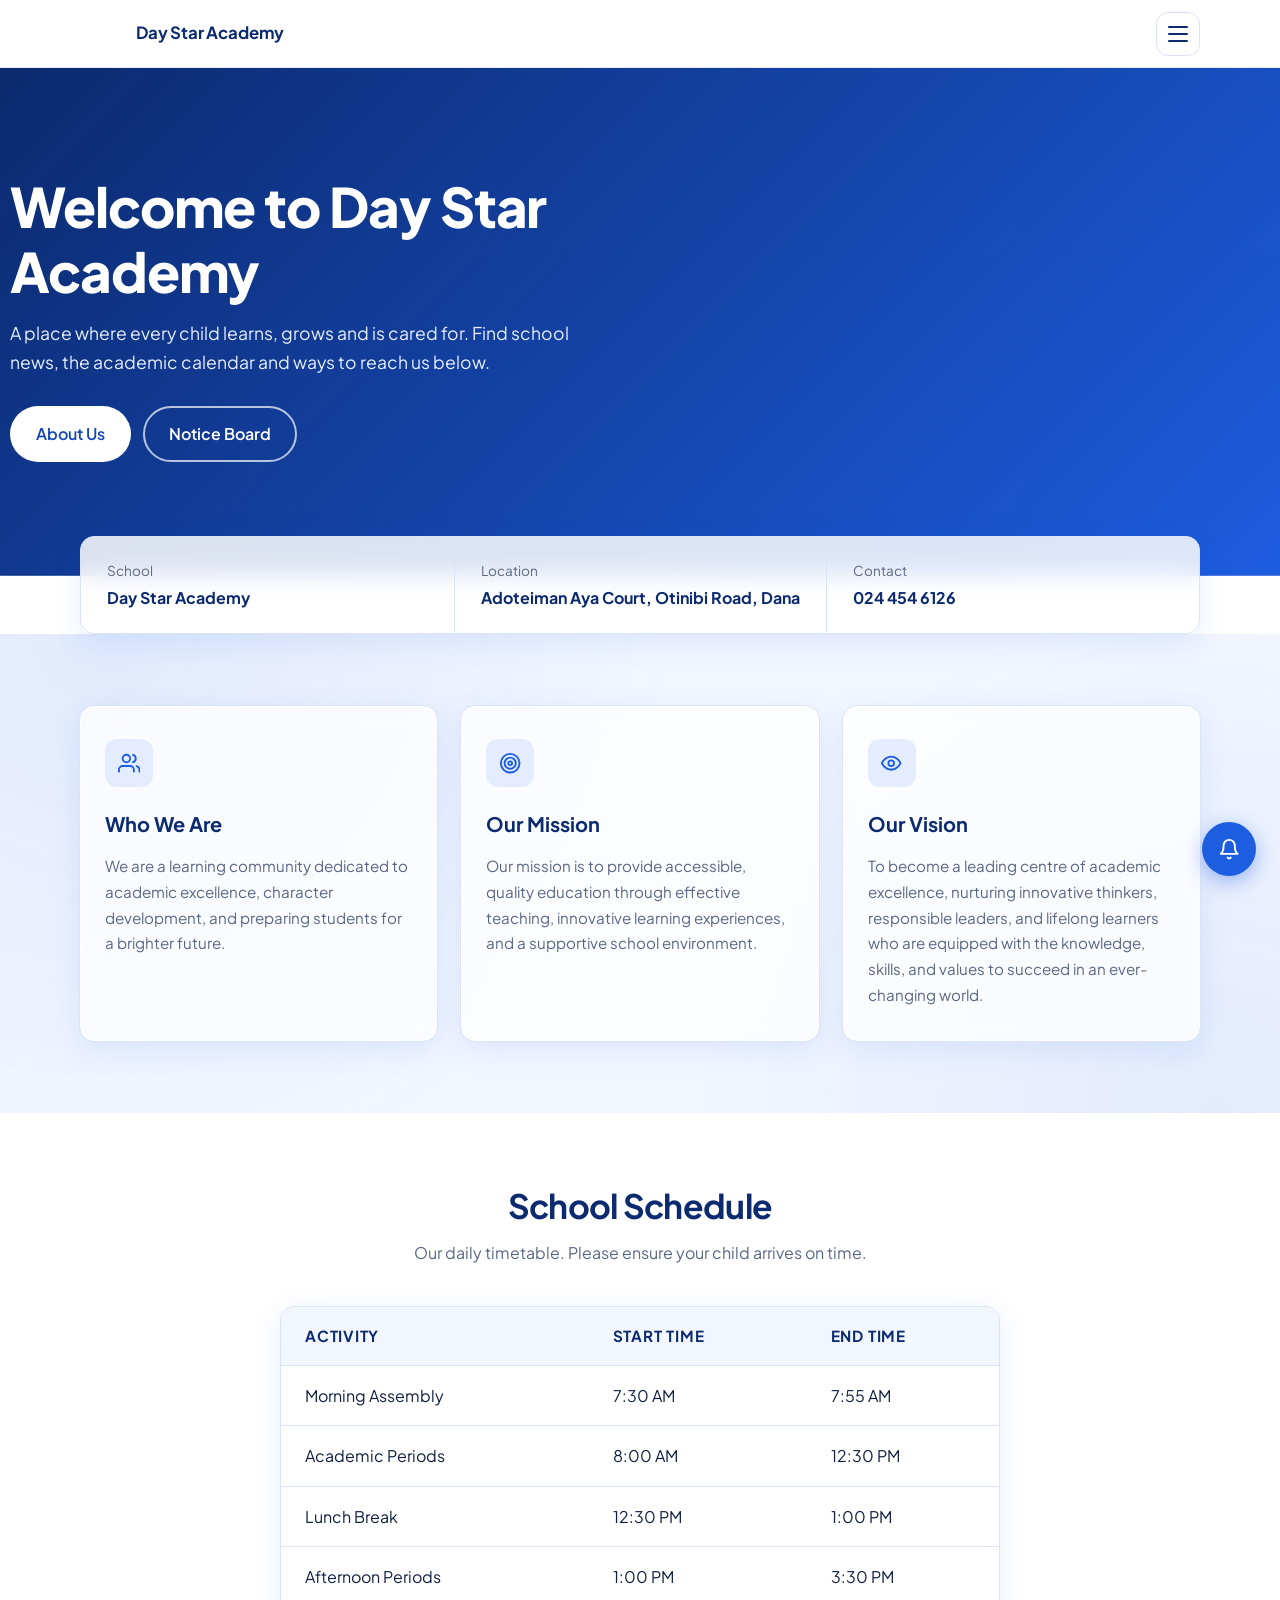
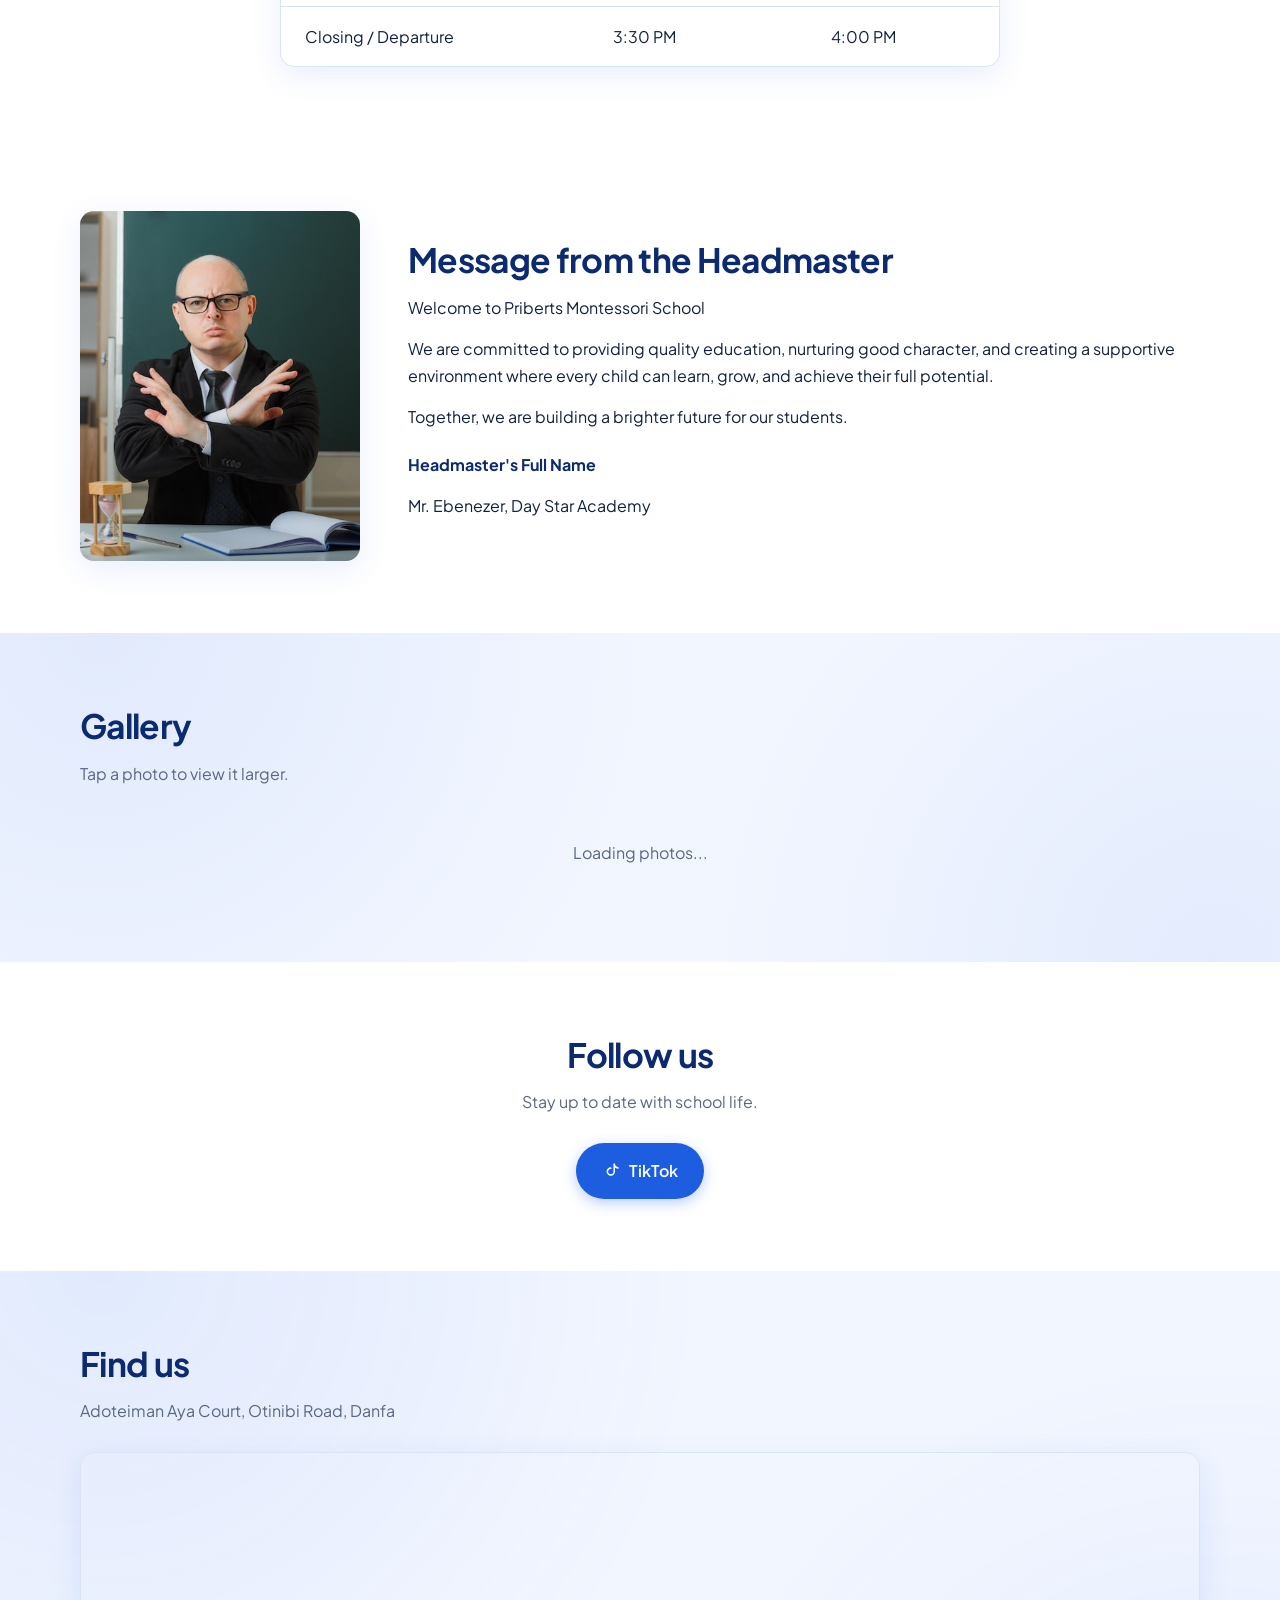
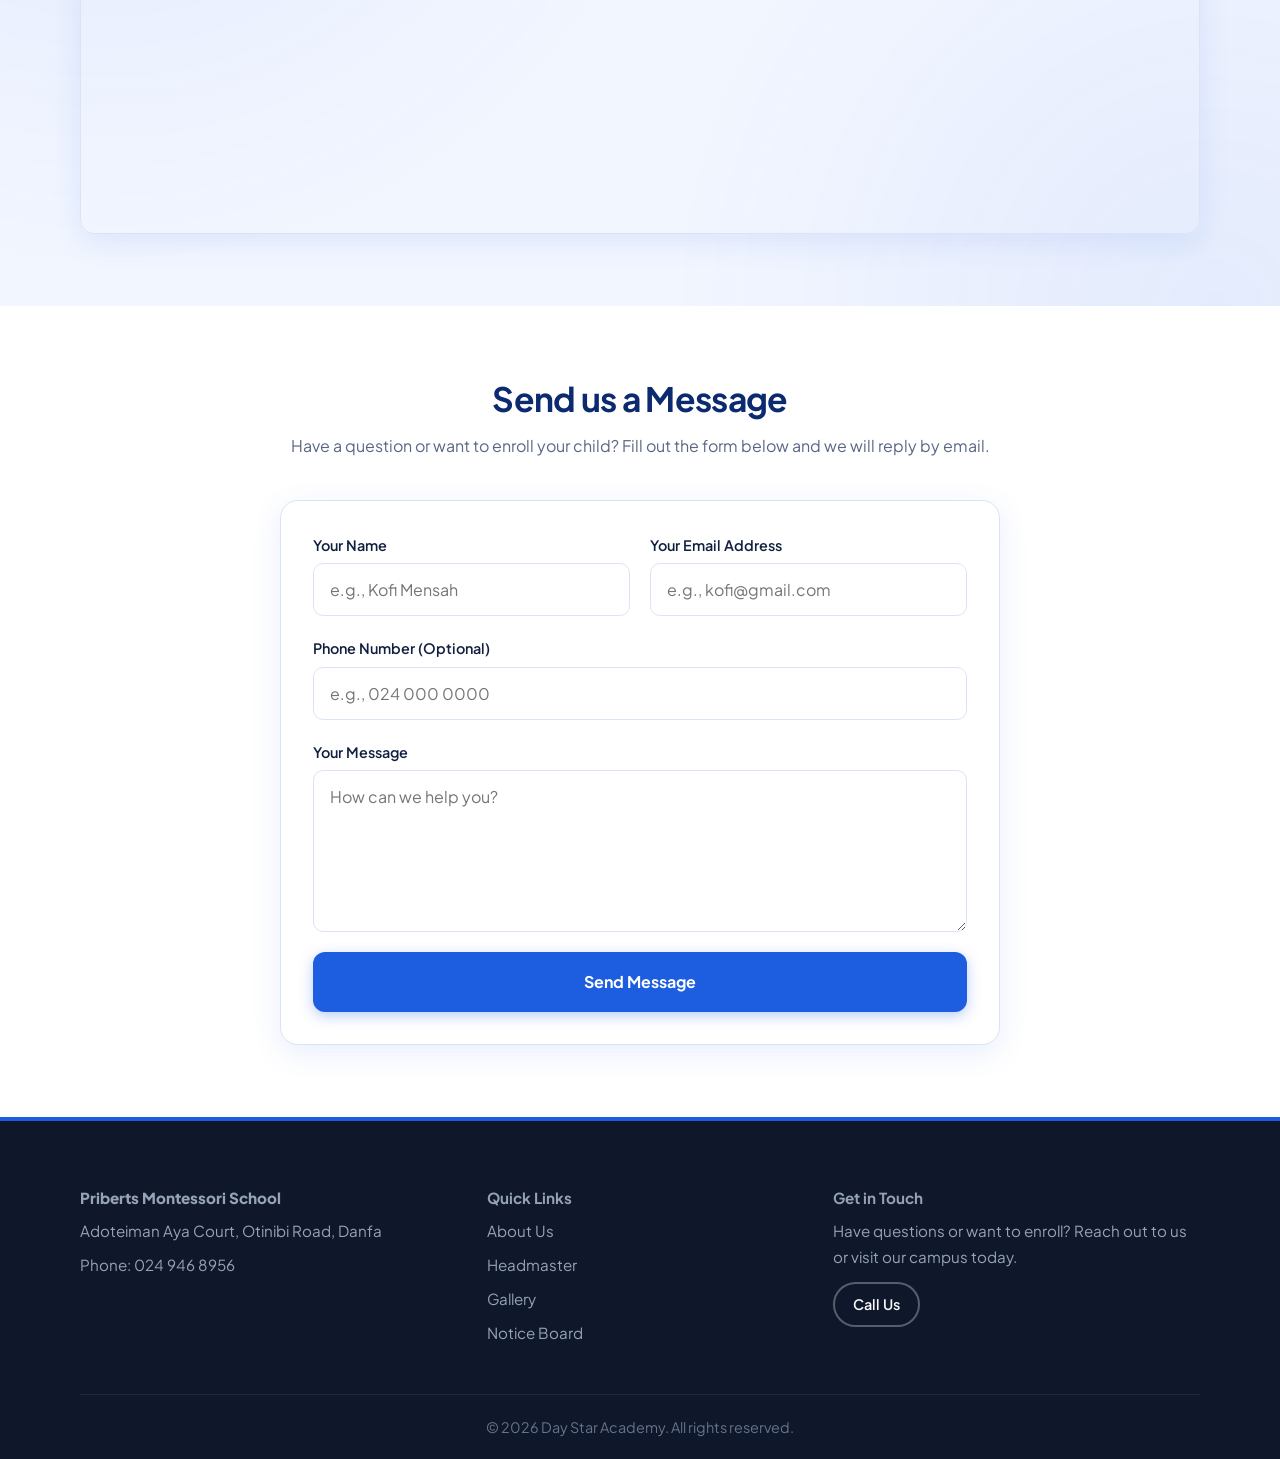
==== index.html @ 53558a45 "Add files via upload" ====
<!DOCTYPE html>
<html lang="en">
<head>
  <meta charset="UTF-8">
  <meta name="viewport" content="width=device-width, initial-scale=1.0">
  <link rel="preconnect" href="https://fonts.googleapis.com">
  <link rel="preconnect" href="https://fonts.gstatic.com" crossorigin>
  <link href="https://fonts.googleapis.com/css2?family=Plus+Jakarta+Sans:wght@400;500;600;700;800&display=swap" rel="stylesheet">
  <script src="theme.js"></script>
  <link rel="stylesheet" href="style.css">
  <title>Day Star Academy</title>
  <link rel="icon" type="image/png" href="favicon.png">
  <link rel="apple-touch-icon" href="favicon.png">
  <link rel="manifest" href="manifest.json">
  <meta name="theme-color" content="#232C6F">
</head>
<body>
<svg width="0" height="0" style="position:absolute" aria-hidden="true">
  <symbol id="i-bell" viewBox="0 0 24 24"><path d="M18 8A6 6 0 0 0 6 8c0 7-3 9-3 9h18s-3-2-3-9"/><path d="M13.73 21a2 2 0 0 1-3.46 0"/></symbol>
  <symbol id="i-x" viewBox="0 0 24 24"><line x1="18" y1="6" x2="6" y2="18"/><line x1="6" y1="6" x2="18" y2="18"/></symbol>
  <symbol id="i-trash" viewBox="0 0 24 24"><polyline points="3 6 5 6 21 6"/><path d="M19 6l-1 14a2 2 0 0 1-2 2H8a2 2 0 0 1-2-2L5 6"/><path d="M10 11v6"/><path d="M14 11v6"/><path d="M9 6V4a1 1 0 0 1 1-1h4a1 1 0 0 1 1 1v2"/></symbol>
  <symbol id="i-image" viewBox="0 0 24 24"><rect x="3" y="3" width="18" height="18" rx="2" ry="2"/><circle cx="8.5" cy="8.5" r="1.5"/><polyline points="21 15 16 10 5 21"/></symbol>
  <symbol id="i-sliders" viewBox="0 0 24 24"><line x1="4" y1="21" x2="4" y2="14"/><line x1="4" y1="10" x2="4" y2="3"/><line x1="12" y1="21" x2="12" y2="12"/><line x1="12" y1="8" x2="12" y2="3"/><line x1="20" y1="21" x2="20" y2="16"/><line x1="20" y1="12" x2="20" y2="3"/><line x1="1" y1="14" x2="7" y2="14"/><line x1="9" y1="8" x2="15" y2="8"/><line x1="17" y1="16" x2="23" y2="16"/></symbol>
  <symbol id="i-send" viewBox="0 0 24 24"><line x1="22" y1="2" x2="11" y2="13"/><polygon points="22 2 15 22 11 13 2 9 22 2"/></symbol>
  <symbol id="i-list" viewBox="0 0 24 24"><line x1="8" y1="6" x2="21" y2="6"/><line x1="8" y1="12" x2="21" y2="12"/><line x1="8" y1="18" x2="21" y2="18"/><line x1="3" y1="6" x2="3.01" y2="6"/><line x1="3" y1="12" x2="3.01" y2="12"/><line x1="3" y1="18" x2="3.01" y2="18"/></symbol>
  <symbol id="i-mic" viewBox="0 0 24 24"><path d="M12 1a3 3 0 0 0-3 3v8a3 3 0 0 0 6 0V4a3 3 0 0 0-3-3z"/><path d="M19 10v2a7 7 0 0 1-14 0v-2"/><line x1="12" y1="19" x2="12" y2="23"/><line x1="8" y1="23" x2="16" y2="23"/></symbol>
  <symbol id="i-calendar" viewBox="0 0 24 24"><rect x="3" y="4" width="18" height="18" rx="2" ry="2"/><line x1="16" y1="2" x2="16" y2="6"/><line x1="8" y1="2" x2="8" y2="6"/><line x1="3" y1="10" x2="21" y2="10"/></symbol>
  <symbol id="i-upload" viewBox="0 0 24 24"><path d="M21 15v4a2 2 0 0 1-2 2H5a2 2 0 0 1-2-2v-4"/><polyline points="17 8 12 3 7 8"/><line x1="12" y1="3" x2="12" y2="15"/></symbol>
  <symbol id="i-logout" viewBox="0 0 24 24"><path d="M9 21H5a2 2 0 0 1-2-2V5a2 2 0 0 1 2-2h4"/><polyline points="16 17 21 12 16 7"/><line x1="21" y1="12" x2="9" y2="12"/></symbol>
  <symbol id="i-lock" viewBox="0 0 24 24"><rect x="3" y="11" width="18" height="11" rx="2" ry="2"/><path d="M7 11V7a5 5 0 0 1 10 0v4"/></symbol>
  <symbol id="i-instagram" viewBox="0 0 24 24"><rect x="2" y="2" width="20" height="20" rx="5" ry="5"/><path d="M16 11.37A4 4 0 1 1 12.63 8 4 4 0 0 1 16 11.37z"/><line x1="17.5" y1="6.5" x2="17.51" y2="6.5"/></symbol>
  <symbol id="i-tiktok" viewBox="0 0 24 24"><path d="M16 3v9.5a4.5 4.5 0 1 1-4.5-4.5"/><path d="M16 3c.4 2.6 2.2 4.4 5 4.7"/></symbol>
  <symbol id="i-youtube" viewBox="0 0 24 24"><path d="M22.54 6.42a2.78 2.78 0 0 0-1.94-2C18.88 4 12 4 12 4s-6.88 0-8.6.46a2.78 2.78 0 0 0-1.94 2A29 29 0 0 0 1 11.75a29 29 0 0 0 .46 5.33A2.78 2.78 0 0 0 3.4 19c1.72.46 8.6.46 8.6.46s6.88 0 8.6-.46a2.78 2.78 0 0 0 1.94-2 29 29 0 0 0 .46-5.25 29 29 0 0 0-.46-5.33z"/><polygon points="9.75 15.02 15.5 11.75 9.75 8.48 9.75 15.02"/></symbol>
</svg>

  <header class="site-header">
    <div class="container header-inner">
      <a href="#top" class="brand" aria-label="Dev Bills School home">
        <span class="logo-box">
          <img src="images/logo.png" alt="Dev Bills School logo" id="site-logo" onerror="this.style.display='none'">
          <span class="logo-fallback" aria-hidden="true">DS</span>
        </span>
        <span class="brand-name">Day Star Academy</span>
      </a>

      <button class="nav-toggle" id="nav-toggle" aria-label="Open menu" aria-expanded="false" aria-controls="main-nav">
        <span></span><span></span><span></span>
      </button>

      <nav class="main-nav" id="main-nav" aria-label="Main">
        <a href="#about">About</a>
        <a href="#maps">Find Us</a>
        <a href="#headmistress">Headmaster</a>
        <a href="#gallery">Gallery</a>
        <a href="notice.html">Notice Board</a>
        <a href="#contact" class="nav-cta">Contact Us</a>
      </nav>
    </div>
  </header>

  <main id="top">

    <!-- HERO (image or default gradient, never themed) -->
    <section class="hero">
      <div class="container hero-inner" style="padding: 10px;">
        <h1>Welcome to Day Star Academy</h1>
        <p class="hero-text">A place where every child learns, grows and is cared for. Find school news, the academic calendar and ways to reach us below.</p>
        <div class="hero-actions">
          <a href="#about" class="btn btn-white">About Us</a>
          <a href="notice.html" class="btn btn-outline" style="backdrop-filter: blur(1px);">Notice Board</a>
        </div>
      </div>
    </section>

    <!-- QUICK INFO -->
    <section class="quick-info">
      <div class="container quick-grid">
        <div class="quick-item"><span class="quick-label">School</span><span class="quick-value">Day Star Academy</span></div>
        <div class="quick-item"><span class="quick-label">Location</span><span class="quick-value">Adoteiman Aya Court, Otinibi Road, Dana</span></div>
        <div class="quick-item"><span class="quick-label">Contact</span><span class="quick-value">024 454 6126</span></div>
      </div>
    </section>

    <!-- ABOUT -->
    <section id="about" class="section section-tint">
      <div class="container">
        <div class="about-grid">
          <div class="about-card">
            <div class="about-icon" aria-hidden="true">
              <svg class="icon icon-lg" viewBox="0 0 24 24"><path d="M17 21v-2a4 4 0 0 0-4-4H5a4 4 0 0 0-4 4v2"></path><circle cx="9" cy="7" r="4"></circle><path d="M23 21v-2a4 4 0 0 0-3-3.87"></path><path d="M16 3.13a4 4 0 0 1 0 7.75"></path></svg>
            </div>
            <h3>Who We Are</h3>
            <p>We are a learning community dedicated to academic excellence, character development, and preparing students for a brighter future.</p>
          </div>
          <div class="about-card">
            <div class="about-icon" aria-hidden="true">
              <svg class="icon icon-lg" viewBox="0 0 24 24"><circle cx="12" cy="12" r="10"></circle><circle cx="12" cy="12" r="6"></circle><circle cx="12" cy="12" r="2"></circle></svg>
            </div>
            <h3>Our Mission</h3>
            <p>Our mission is to provide accessible, quality education through effective teaching, innovative learning experiences, and a supportive school environment.</p>
          </div>
          <div class="about-card">
            <div class="about-icon" aria-hidden="true">
              <svg class="icon icon-lg" viewBox="0 0 24 24"><path d="M2 12s3-7 10-7 10 7 10 7-3 7-10 7-10-7-10-7Z"></path><circle cx="12" cy="12" r="3"></circle></svg>
            </div>
            <h3>Our Vision</h3>
            <p>To become a leading centre of academic excellence, nurturing innovative thinkers, responsible leaders, and lifelong learners who are equipped with the knowledge, skills, and values to succeed in an ever-changing world.</p>
          </div>
        </div>
      </div>
    </section>

    <!-- SCHOOL SCHEDULE -->
<section id="schedule" class="section">
  <div class="container narrow">
    <div class="about-header center">
      <h2>School Schedule</h2>
      <p class="section-sub">Our daily timetable. Please ensure your child arrives on time.</p>
    </div>

    <div class="table-wrap">
      <table class="schedule-table">
        <thead>
          <tr>
            <th>Activity</th>
            <th>Start Time</th>
            <th>End Time</th>
          </tr>
        </thead>
        <tbody>
          <tr>
            <td>Morning Assembly</td>
            <td>7:30 AM</td>
            <td>7:55 AM</td>
          </tr>
          <tr>
            <td>Academic Periods</td>
            <td>8:00 AM</td>
            <td>12:30 PM</td>
          </tr>
          <tr>
            <td>Lunch Break</td>
            <td>12:30 PM</td>
            <td>1:00 PM</td>
          </tr>
          <tr>
            <td>Afternoon Periods</td>
            <td>1:00 PM</td>
            <td>3:30 PM</td>
          </tr>
          <tr>
            <td>Closing / Departure</td>
            <td>3:30 PM</td>
            <td>4:00 PM</td>
          </tr>
        </tbody>
      </table>
    </div>
  </div>
</section>

    <!-- HEADMISTRESS -->
    <section id="headmistress" class="section">
      <div class="container headmistress">
        <div class="portrait">
          <img src="sir.jpg" alt="Headmistress" onerror="this.style.display='none'">
        </div>
        <div class="headmistress-text">
          <h2>Message from the Headmaster</h2>
          <p>Welcome to Priberts Montessori School</p>
          <p>We are committed to providing quality education, nurturing good character, and creating a supportive environment where every child can learn, grow, and achieve their full potential.</p>
          <p>Together, we are building a brighter future for our students.</p>
          <p class="signature"><strong>Headmaster's Full Name</strong></p>
          <p>Mr. Ebenezer, Day Star Academy</p>
        </div>
      </div>
    </section>

    <!-- GALLERY -->
    <section id="gallery" class="section section-tint">
      <div class="container">
        <h2>Gallery</h2>
        <p class="section-sub">Tap a photo to view it larger.</p>
        <div class="gallery-grid" id="gallery-grid">
          <p class="empty-state">Loading photos...</p>
        </div>
      </div>
    </section>

    <!-- SOCIALS -->
    <section id="socials" class="section">
      <div class="container narrow center">
        <h2>Follow us</h2>
        <p class="section-sub">Stay up to date with school life.</p>
        <div class="social-row">
          <a href="https://www.tiktok.com/@daystar_academy" class="btn btn-blue" target="_blank" rel="noopener"><svg class="icon" aria-hidden="true"><use href="#i-tiktok"></use></svg> TikTok</a>
        </div>
      </div>
    </section>

    <!-- MAP -->
    <section id="maps" class="section section-tint">
      <div class="container">
        <h2>Find us</h2>
        <p class="section-sub">Adoteiman Aya Court, Otinibi Road, Danfa</p>
        <div class="map-wrap">
          <iframe
            title="Map showing the location of Priberts Montessori School, Kweiman"
            src="https://www.google.com/maps?q=Day%20Star%20Academy%2C%20AdoteimanAyaCourt%20%20Otinibiroad%20%Danfa%2C%20Ghana&output=embed"
            loading="lazy"
            referrerpolicy="no-referrer-when-downgrade"
            allowfullscreen></iframe>
        </div>
      </div>
    </section>

    <!-- CONTACT FORM -->
    <section id="contact" class="section">
      <div class="container narrow">
        <div class="about-header center">
          <h2>Send us a Message</h2>
          <p class="section-sub">Have a question or want to enroll your child? Fill out the form below and we will reply by email.</p>
        </div>

        <div class="form-card">
          <form id="contact-form" class="portal-form" style="margin-top:0" action="https://api.web3forms.com/submit" method="POST">
            <!-- Web3Forms: put your Access Key here -->
            <input type="hidden" name="access_key" value="d195aa73-c251-45c8-8e95-03887caffe3a">
            <input type="hidden" name="subject" value="New message from the school website">
            <input type="hidden" name="from_name" value="School Website Contact Form">
            <!-- Spam trap: leave hidden and unchecked -->
            <input type="checkbox" name="botcheck" hidden tabindex="-1" autocomplete="off">
            <div class="form-row-grid">
              <div class="form-group">
                <label for="contact-name">Your Name</label>
                <input type="text" id="contact-name" name="name" class="form-input" placeholder="e.g., Kofi Mensah" required>
              </div>
              <div class="form-group">
                <label for="contact-email">Your Email Address</label>
                <input type="email" id="contact-email" name="email" class="form-input" placeholder="e.g., kofi@gmail.com" required>
              </div>
            </div>
            <div class="form-group">
              <label for="contact-phone">Phone Number (Optional)</label>
              <input type="tel" id="contact-phone" name="phone" class="form-input" placeholder="e.g., 024 000 0000">
            </div>
            <div class="form-group">
              <label for="contact-message">Your Message</label>
              <textarea id="contact-message" name="message" class="form-input" rows="5" placeholder="How can we help you?" required></textarea>
            </div>
            <button type="submit" id="contact-submit-btn" class="btn btn-blue btn-full">Send Message</button>
            <p id="contact-success" class="status-msg success center" hidden>Message sent successfully! We will reply soon.</p>
            <div id="contact-error" class="error-msg" hidden>Something went wrong. Please try again.</div>
          </form>
        </div>
      </div>
    </section>

  </main>

  <footer class="site-footer">
    <div class="container footer-inner">
      <div class="footer-col">
        <p class="footer-title">Priberts Montessori School</p>
        <p>Adoteiman Aya Court, Otinibi Road, Danfa</p>
        <p>Phone: 024 946 8956</p>
      </div>
      <div class="footer-col">
        <p class="footer-heading">Quick Links</p>
        <div class="footer-links">
          <a href="#about">About Us</a>
          <a href="#headmistress">Headmaster</a>
          <a href="#gallery">Gallery</a>
          <a href="notice.html">Notice Board</a>
        </div>
      </div>
      <div class="footer-col">
        <p class="footer-heading">Get in Touch</p>
        <p class="footer-text">Have questions or want to enroll? Reach out to us or visit our campus today.</p>
        <a href="tel:0244546126" class="btn btn-outline footer-btn">Call Us</a>
      </div>
    </div>
    <div class="container footer-bottom">
      <p>&copy; <span id="year">2026</span> Day Star Academy. All rights reserved.</p>
    </div>
  </footer>

  <!-- NOTIFICATION BUTTON: the "New" badge shows automatically when a notice was posted since the visitor last opened the Notice Board -->
  <div class="floating-buttons">
    <a href="notice.html" class="float-btn" aria-label="View Notice Board">
      <svg class="icon icon-lg" aria-hidden="true"><use href="#i-bell"></use></svg>
      <span class="float-badge" id="notice-badge" hidden>New</span>
    </a>
  </div>

  <!-- LIGHTBOX -->
  <div class="lightbox" id="lightbox" hidden>
    <button type="button" class="lightbox-close" id="lightbox-close" aria-label="Close photo">
      <svg class="icon" aria-hidden="true"><use href="#i-x"></use></svg>
    </button>
    <img id="lightbox-img" src="" alt="School photo enlarged">
  </div>

  <script src="https://cdn.jsdelivr.net/npm/@supabase/supabase-js@2"></script>
  <script src="supabase-config.js"></script>
  <script src="script.js"></script>
</body>
</html>
---- style.css ----
/* ---------- Tokens ---------- */
:root {
  --blue-900: #0b2a6f;
  --blue-700: #1346b8;
  --blue-600: #1d5de0;
  --blue-100: #e3edff;
  --blue-50:  #f2f6ff;
  --primary-rgb: 29, 93, 224;
  --white: #ffffff;
  --ink: #12203f;
  --muted: #5a6784;
  --line: #dbe4f5;

  /* Hero banner colors: NOT controlled by the admin color pickers */
  --hero-a: #0b2a6f;
  --hero-b: #1d5de0;

  --radius: 14px;
  --shadow: 0 8px 30px rgba(var(--primary-rgb), 0.10);
  --font: "Plus Jakarta Sans", system-ui, -apple-system, "Segoe UI", Roboto, Arial, sans-serif;
  --header-h: 68px;
}

/* ---------- Base ---------- */
*, *::before, *::after { box-sizing: border-box; }
[hidden] { display: none !important; }

html { scroll-behavior: smooth; scroll-padding-top: calc(var(--header-h) + 12px); }

body {
  margin: 0;
  font-family: var(--font);
  color: var(--ink);
  background: var(--white);
  line-height: 1.7;
  -webkit-font-smoothing: antialiased;
}

img { max-width: 100%; display: block; }
a { color: var(--blue-600); }

h1, h2 { line-height: 1.2; margin: 0 0 14px; letter-spacing: -0.02em; }
h1 { font-size: clamp(2rem, 6vw, 3.4rem); font-weight: 800; }
h2 { font-size: clamp(1.5rem, 4vw, 2.1rem); font-weight: 700; color: var(--blue-900); }
p  { margin: 0 0 14px; }

:focus-visible { outline: 3px solid var(--blue-600); outline-offset: 3px; border-radius: 6px; }

.container { width: min(1120px, 92%); margin-inline: auto; }
.narrow { max-width: 720px; }
.center { text-align: center; }

.section { padding: 72px 0; }
.section-tint {
  background:
    radial-gradient(circle at 8% 0%, rgba(var(--primary-rgb), 0.08), transparent 45%),
    radial-gradient(circle at 95% 100%, rgba(var(--primary-rgb), 0.07), transparent 40%),
    var(--blue-50);
}
.section-sub { color: var(--muted); margin-bottom: 28px; }

/* ---------- Icons (inline SVG sprite) ---------- */
.icon {
  width: 1.15em;
  height: 1.15em;
  flex-shrink: 0;
  fill: none;
  stroke: currentColor;
  stroke-width: 2;
  stroke-linecap: round;
  stroke-linejoin: round;
}
.icon-lg { width: 1.4em; height: 1.4em; }
.with-icon { display: flex; align-items: center; gap: 12px; }

/* ---------- Buttons ---------- */
.btn {
  display: inline-flex;
  align-items: center;
  justify-content: center;
  gap: 8px;
  padding: 12px 24px;
  border-radius: 999px;
  font: inherit;
  font-weight: 600;
  text-decoration: none;
  border: 2px solid transparent;
  cursor: pointer;
  transition: background-color .2s, color .2s, border-color .2s, transform .2s, box-shadow .2s;
}
.btn:active { transform: scale(0.97); }
.btn:disabled { opacity: .6; cursor: not-allowed; }

.btn-white { background: var(--white); color: var(--blue-700); }
.btn-white:hover { background: var(--blue-100); }

.btn-outline { border-color: rgba(255,255,255,.7); color: var(--white); }
.btn-outline:hover { background: var(--white); color: var(--blue-700); }

.btn-ghost { border-color: var(--line); color: var(--blue-700); background: var(--white); }
.btn-ghost:hover { background: var(--blue-50); }

.btn-blue { background: var(--blue-600); color: var(--white); box-shadow: 0 4px 14px rgba(var(--primary-rgb), 0.3); }
.btn-blue:hover { background: var(--blue-700); box-shadow: 0 6px 20px rgba(var(--primary-rgb), 0.45); }

.btn-full { width: 100%; padding: 14px 20px; font-size: 1rem; font-weight: 700; border-radius: 12px; }

/* ---------- Header (frosted glass) ---------- */
.site-header {
  position: sticky;
  top: 0;
  z-index: 50;
  height: var(--header-h);
  background: rgba(255, 255, 255, 0.78);
  -webkit-backdrop-filter: blur(14px) saturate(160%);
  backdrop-filter: blur(14px) saturate(160%);
  border-bottom: 1px solid rgba(var(--primary-rgb), 0.12);
}
.header-inner {
  height: 100%;
  display: flex;
  align-items: center;
  justify-content: space-between;
  gap: 16px;
}

.brand { display: flex; align-items: center; gap: 12px; text-decoration: none; color: var(--blue-900); }
.brand-name { font-weight: 700; font-size: 1.05rem; letter-spacing: -0.01em; }

.logo-box {
  position: relative;
  width: 44px;
  height: 44px;
  border-radius: 12px;
  background: transparent; /* Removed background color */
  display: grid;
  place-items: center;
  overflow: hidden;
  flex-shrink: 0;
}

.logo-box img { 
  position: absolute; 
  inset: 0; 
  width: 100%; 
  height: 100%; 
  object-fit: cover; /* 'cover' fills the box perfectly */
  background: transparent; /* No background on the image */
  border: none; /* No borders */
  z-index: 1; 
}

.logo-fallback { 
  color: var(--white); 
  font-weight: 800; 
  font-size: 1rem; 
}

.main-nav {
  position: absolute;
  top: calc(var(--header-h) + 8px);
  right: max(4%, calc((100% - 1120px) / 2));
  width: min(300px, 92vw);
  display: none;
  flex-direction: column;
  align-items: stretch;
  gap: 2px;
  padding: 10px;
  background: rgba(255, 255, 255, 0.96);
  -webkit-backdrop-filter: blur(14px);
  backdrop-filter: blur(14px);
  border: 1px solid var(--line);
  border-radius: 16px;
  box-shadow: 0 18px 40px rgba(18, 32, 63, 0.16);
}
.main-nav.open { display: flex; animation: navIn .2s ease both; }
@keyframes navIn { from { opacity: 0; transform: translateY(-6px); } to { opacity: 1; transform: none; } }
.main-nav a {
  text-decoration: none;
  color: var(--ink);
  font-weight: 500;
  font-size: .95rem;
  padding: 12px 14px;
  border-radius: 10px;
  transition: background-color .2s, color .2s;
}
.main-nav a:hover, .main-nav a.active { background: var(--blue-100); color: var(--blue-700); }
.main-nav .nav-cta { background: var(--blue-600); color: var(--white); margin-top: 6px; text-align: center; }
.main-nav .nav-cta:hover { background: var(--blue-700); color: var(--white); }

.nav-toggle {
  display: flex;
  width: 44px;
  height: 44px;
  background: none;
  border: 1px solid var(--line);
  border-radius: 12px;
  cursor: pointer;
  padding: 0;
  flex-direction: column;
  justify-content: center;
  align-items: center;
  gap: 5px;
}
.nav-toggle span { width: 20px; height: 2px; background: var(--blue-900); border-radius: 2px; transition: transform .25s, opacity .25s; }
.nav-toggle[aria-expanded="true"] span:nth-child(1) { transform: translateY(7px) rotate(45deg); }
.nav-toggle[aria-expanded="true"] span:nth-child(2) { opacity: 0; }
.nav-toggle[aria-expanded="true"] span:nth-child(3) { transform: translateY(-7px) rotate(-45deg); }

/* ---------- Hero (never themed) ---------- */
.hero {
  position: relative;
  background: linear-gradient(135deg, var(--hero-a) 0%, var(--hero-b) 100%) center / cover no-repeat;
  color: var(--white);
  padding: 96px 0 104px;
}
.hero.has-image::before {
  content: "";
  position: absolute;
  inset: 0;
  background: linear-gradient(90deg, rgba(0, 0, 0, 0.45) 0%, rgba(0, 0, 0, 0.18) 55%, rgba(0, 0, 0, 0) 100%);
}
.hero.has-image h1,
.hero.has-image .hero-text { text-shadow: 0 2px 14px rgba(0, 0, 0, 0.45); }
.hero > .container { position: relative; }
.hero-inner { max-width: 760px; margin-inline: 0; }
.hero h1 { color: var(--white); }
.hero-text { font-size: 1.1rem; color: #e6eeff; max-width: 560px; margin-bottom: 28px; }
.hero-actions { display: flex; flex-wrap: wrap; gap: 12px; margin-top: 10px; }

/* ---------- Quick info ---------- */
.quick-info { margin-top: -40px; position: relative; z-index: 2; }
.quick-grid {
  background: rgba(255, 255, 255, 0.85);
  -webkit-backdrop-filter: blur(12px);
  backdrop-filter: blur(12px);
  border: 1px solid var(--line);
  border-radius: var(--radius);
  box-shadow: var(--shadow);
  display: grid;
  grid-template-columns: repeat(3, 1fr);
}
.quick-item { padding: 22px 26px; display: flex; flex-direction: column; gap: 2px; }
.quick-item + .quick-item { border-left: 1px solid var(--line); }
.quick-label { font-size: .85rem; color: var(--muted); }
.quick-value { font-weight: 700; color: var(--blue-900); }

/* ---------- About ---------- */
.about-header { max-width: 700px; margin-inline: auto; margin-bottom: 40px; }
.about-grid { display: grid; grid-template-columns: repeat(3, 1fr); gap: 24px; }
.about-card {
  background: rgba(255, 255, 255, 0.75);
  -webkit-backdrop-filter: blur(10px);
  backdrop-filter: blur(10px);
  border: 1px solid rgba(255, 255, 255, 0.9);
  outline: 1px solid var(--line);
  border-radius: var(--radius);
  padding: 32px 24px;
  box-shadow: var(--shadow);
  transition: transform .25s ease, box-shadow .25s ease;
}
.about-card:hover { transform: translateY(-4px); box-shadow: 0 14px 34px rgba(var(--primary-rgb), 0.18); }
.about-icon {
  width: 48px;
  height: 48px;
  border-radius: 12px;
  background: var(--blue-100);
  color: var(--blue-600);
  display: grid;
  place-items: center;
  margin-bottom: 20px;
}
.about-card h3 { font-size: 1.25rem; color: var(--blue-900); margin: 0 0 12px; }
.about-card p { font-size: .95rem; color: var(--muted); margin: 0; }

/* ---------- Headmistress ---------- */
.headmistress { display: grid; grid-template-columns: 280px 1fr; gap: 48px; align-items: center; }
.portrait { border-radius: var(--radius); overflow: hidden; aspect-ratio: 4 / 5; box-shadow: var(--shadow); background: var(--blue-100); }
.portrait img { width: 100%; height: 100%; object-fit: cover; }
.signature { margin-top: 20px; color: var(--blue-900); }

/* ---------- Gallery ---------- */
.gallery-grid { display: grid; grid-template-columns: repeat(3, 1fr); gap: 14px; }
.gallery-item {
  padding: 0;
  border: 0;
  background: var(--blue-100);
  border-radius: var(--radius);
  overflow: hidden;
  aspect-ratio: 4 / 3;
  cursor: zoom-in;
}
.gallery-item img { width: 100%; height: 100%; object-fit: cover; transition: transform .35s; }
.gallery-item:hover img { transform: scale(1.05); }
.empty-state { grid-column: 1 / -1; text-align: center; color: var(--muted); padding: 24px 0; margin: 0; }

.lightbox {
  position: fixed;
  inset: 0;
  z-index: 100;
  background: rgba(8, 18, 40, .92);
  display: flex;
  align-items: center;
  justify-content: center;
  padding: 24px;
}
.lightbox img { max-height: 88vh; max-width: 100%; border-radius: 12px; object-fit: contain; }
.lightbox-close {
  position: absolute;
  top: 16px;
  right: 16px;
  width: 46px;
  height: 46px;
  border-radius: 50%;
  border: 0;
  background: var(--white);
  color: var(--blue-900);
  display: grid;
  place-items: center;
  cursor: pointer;
}
.lightbox-close:hover { background: var(--blue-100); }

/* ---------- Socials / Map ---------- */
.social-row { display: flex; flex-wrap: wrap; justify-content: center; gap: 12px; }
.map-wrap { border-radius: var(--radius); overflow: hidden; border: 1px solid var(--line); box-shadow: var(--shadow); }
.map-wrap iframe { width: 100%; height: 380px; border: 0; display: block; }

/* ---------- Shared cards & forms (index, notice, admin) ---------- */
.form-card {
  padding: 32px;
  border-radius: 18px;
  background: var(--white);
  border: 1px solid var(--line);
  box-shadow: var(--shadow);
}

.portal-card {
  position: relative;
  background: var(--white);
  border: 1px solid var(--line);
  border-radius: 20px;
  padding: 40px 32px 32px;
  overflow: hidden;
  box-shadow: 0 1px 2px rgba(18, 32, 63, 0.04), 0 8px 24px rgba(18, 32, 63, 0.08), 0 24px 60px rgba(var(--primary-rgb), 0.12);
  animation: cardIn .5s ease both;
}
.portal-card::before {
  content: "";
  position: absolute;
  inset: 0 0 auto 0;
  height: 5px;
  background: linear-gradient(90deg, var(--blue-600), var(--blue-700));
}
@keyframes cardIn { from { opacity: 0; transform: translateY(16px); } to { opacity: 1; transform: none; } }

.portal-header h2 { font-size: 1.7rem; font-weight: 800; color: var(--ink); margin: 0 0 8px; }
.portal-header .section-sub { margin: 0; font-size: .95rem; line-height: 1.5; }

.portal-form { display: flex; flex-direction: column; gap: 20px; margin-top: 24px; }
.form-group { display: flex; flex-direction: column; gap: 6px; }
.form-group label { font-weight: 600; font-size: .9rem; color: var(--ink); }
.form-row-grid { display: grid; grid-template-columns: 1fr 1fr; gap: 20px; }

.form-input {
  width: 100%;
  padding: 12px 16px;
  border: 1px solid var(--line);
  border-radius: 10px;
  font: inherit;
  color: var(--ink);
  background: var(--white);
  transition: border-color .2s, box-shadow .2s;
}
.form-input:hover { border-color: rgba(var(--primary-rgb), 0.4); }
.form-input:focus { outline: none; border-color: var(--blue-600); box-shadow: 0 0 0 4px var(--blue-100); }
textarea.form-input { resize: vertical; min-height: 100px; }

select.form-input {
  appearance: none;
  background-image: url("data:image/svg+xml;charset=UTF-8,%3csvg xmlns='http://www.w3.org/2000/svg' viewBox='0 0 24 24' fill='none' stroke='%235a6784' stroke-width='2' stroke-linecap='round' stroke-linejoin='round'%3e%3cpolyline points='6 9 12 15 18 9'%3e%3c/polyline%3e%3c/svg%3e");
  background-repeat: no-repeat;
  background-position: right 14px center;
  background-size: 16px;
  padding-right: 40px;
  cursor: pointer;
}
input[type="file"].form-input { padding: 9px 12px; background: var(--blue-50); cursor: pointer; }
input[type="file"]::file-selector-button {
  background: var(--white);
  border: 1px solid var(--line);
  padding: 6px 12px;
  border-radius: 8px;
  font-weight: 600;
  color: var(--blue-700);
  cursor: pointer;
  margin-right: 12px;
}
input[type="color"].color-picker { padding: 4px; height: 50px; cursor: pointer; }

.error-msg {
  padding: 12px 14px;
  border-radius: 10px;
  background: #fef2f2;
  border: 1px solid #fecaca;
  color: #b91c1c;
  font-size: .9rem;
  font-weight: 500;
  text-align: center;
}
.status-msg { padding: 10px 16px; border-radius: 10px; font-weight: 600; font-size: .9rem; margin: 0; }
.status-msg.success { background: #dcfce7; color: #166534; }
.status-msg.error { background: #fef2f2; color: #b91c1c; }

/* ---------- Footer (Neutral & Unchanged by Theme) ---------- */
.site-footer { 
  /* Deep premium slate — never clashes with the brand color */
  background: #0f172a; 
  color: #94a3b8; 
  padding-top: 64px; 
  /* The accent line keeps the site's identity color */
  border-top: 4px solid var(--blue-600); 
}

.footer-inner { display: grid; grid-template-columns: 1.2fr 1fr 1.2fr; gap: 40px; padding-bottom: 48px; }
.footer-col { display: flex; flex-direction: column; gap: 8px; }
.footer-title { color: #f8fafc; font-weight: 800; font-size: 1.2rem; margin: 0 0 4px; }
.footer-heading { color: #f8fafc; font-weight: 700; font-size: 1.05rem; margin: 0 0 8px; }
.footer-text { font-size: .95rem; color: #94a3b8; margin: 0 0 12px; }
.site-footer p { margin: 0; font-size: .95rem; color: #94a3b8; }
.footer-links { display: flex; flex-direction: column; gap: 8px; }
.footer-links a { color: #94a3b8; text-decoration: none; font-size: .95rem; transition: color .2s, transform .2s; width: fit-content; }
.footer-links a:hover { color: #f8fafc; transform: translateX(4px); }
.footer-btn { padding: 8px 18px; font-size: .9rem; width: fit-content; margin-top: 4px; border-color: rgba(255,255,255,0.3); color: #f8fafc; }
.footer-btn:hover { background: #f8fafc; color: #0f172a; }
.footer-bottom { border-top: 1px solid rgba(255,255,255,.08); padding: 20px 0; text-align: center; }
.footer-bottom p { color: #64748b; margin: 0; font-size: .9rem; }
/* ---------- Floating notice button ---------- */
.floating-buttons { position: fixed; bottom: 24px; right: 24px; z-index: 99; display: flex; flex-direction: column; gap: 12px; }
.float-btn {
  position: relative;
  width: 54px;
  height: 54px;
  border-radius: 50%;
  display: grid;
  place-items: center;
  color: var(--white);
  background: var(--blue-600);
  box-shadow: 0 6px 20px rgba(var(--primary-rgb), 0.4);
  transition: transform .2s, box-shadow .2s, background-color .2s;
  text-decoration: none;
}
.float-btn:hover { transform: scale(1.08); background: var(--blue-700); }
.float-badge {
  position: absolute;
  top: -6px;
  right: -6px;
  background: #ff3b30;
  color: var(--white);
  font-size: .65rem;
  font-weight: 700;
  line-height: 1;
  padding: 4px 7px;
  border-radius: 999px;
  border: 2px solid var(--white);
  animation: pulse-badge 2s infinite;
}
@keyframes pulse-badge { 0%, 100% { transform: scale(1); } 50% { transform: scale(1.12); } }

/* ---------- Responsive ---------- */
@media (max-width: 1024px) { .about-grid { grid-template-columns: repeat(2, 1fr); } }

@media (max-width: 860px) {
  .headmistress { grid-template-columns: 1fr; gap: 28px; }
  .portrait { max-width: 280px; }
  .gallery-grid { grid-template-columns: repeat(2, 1fr); }
  .about-grid { grid-template-columns: 1fr; gap: 20px; }
  .footer-inner { grid-template-columns: 1fr; gap: 32px; }
}

@media (max-width: 600px) {
  .section { padding: 56px 0; }
  .hero { padding: 64px 0 80px; }
  .quick-grid { grid-template-columns: 1fr; }
  .quick-item + .quick-item { border-left: 0; border-top: 1px solid var(--line); }
  .brand-name { font-size: .95rem; }
  .map-wrap iframe { height: 300px; }
  .form-row-grid { grid-template-columns: 1fr; }
  .form-card { padding: 22px; }
  .portal-card { padding: 32px 22px 24px; border-radius: 16px; }
  .floating-buttons { bottom: 16px; right: 16px; }
  .float-btn { width: 50px; height: 50px; }
}

@media (prefers-reduced-motion: reduce) {
  html { scroll-behavior: auto; }
  * { transition: none !important; animation: none !important; }
}
/* ---------- School Schedule Table ---------- */
.table-wrap {
  background: var(--white);
  border: 1px solid var(--line);
  border-radius: var(--radius);
  box-shadow: var(--shadow);
  overflow-x: auto;
}

.schedule-table {
  width: 100%;
  border-collapse: collapse;
  text-align: left;
}

.schedule-table th,
.schedule-table td {
  padding: 16px 24px;
  border-bottom: 1px solid var(--line);
}

.schedule-table th {
  background: var(--blue-50);
  color: var(--blue-900);
  font-weight: 700;
  font-size: 0.95rem;
  text-transform: uppercase;
  letter-spacing: 0.05em;
}

.schedule-table td {
  color: var(--ink);
  font-size: 1rem;
}

.schedule-table tbody tr:last-child td {
  border-bottom: none;
}

.schedule-table tbody tr:hover {
  background: var(--blue-50);
}

@media (max-width: 600px) {
  .schedule-table th, 
  .schedule-table td {
    padding: 12px 16px;
    font-size: 0.9rem;
  }
}
@media (max-width: 600px) {
  .main-nav { left: 4%; right: 4%; width: auto; }
}

@media (max-width: 600px) {
  .hero.has-image::before { background: rgba(0, 0, 0, 0.35); }
}
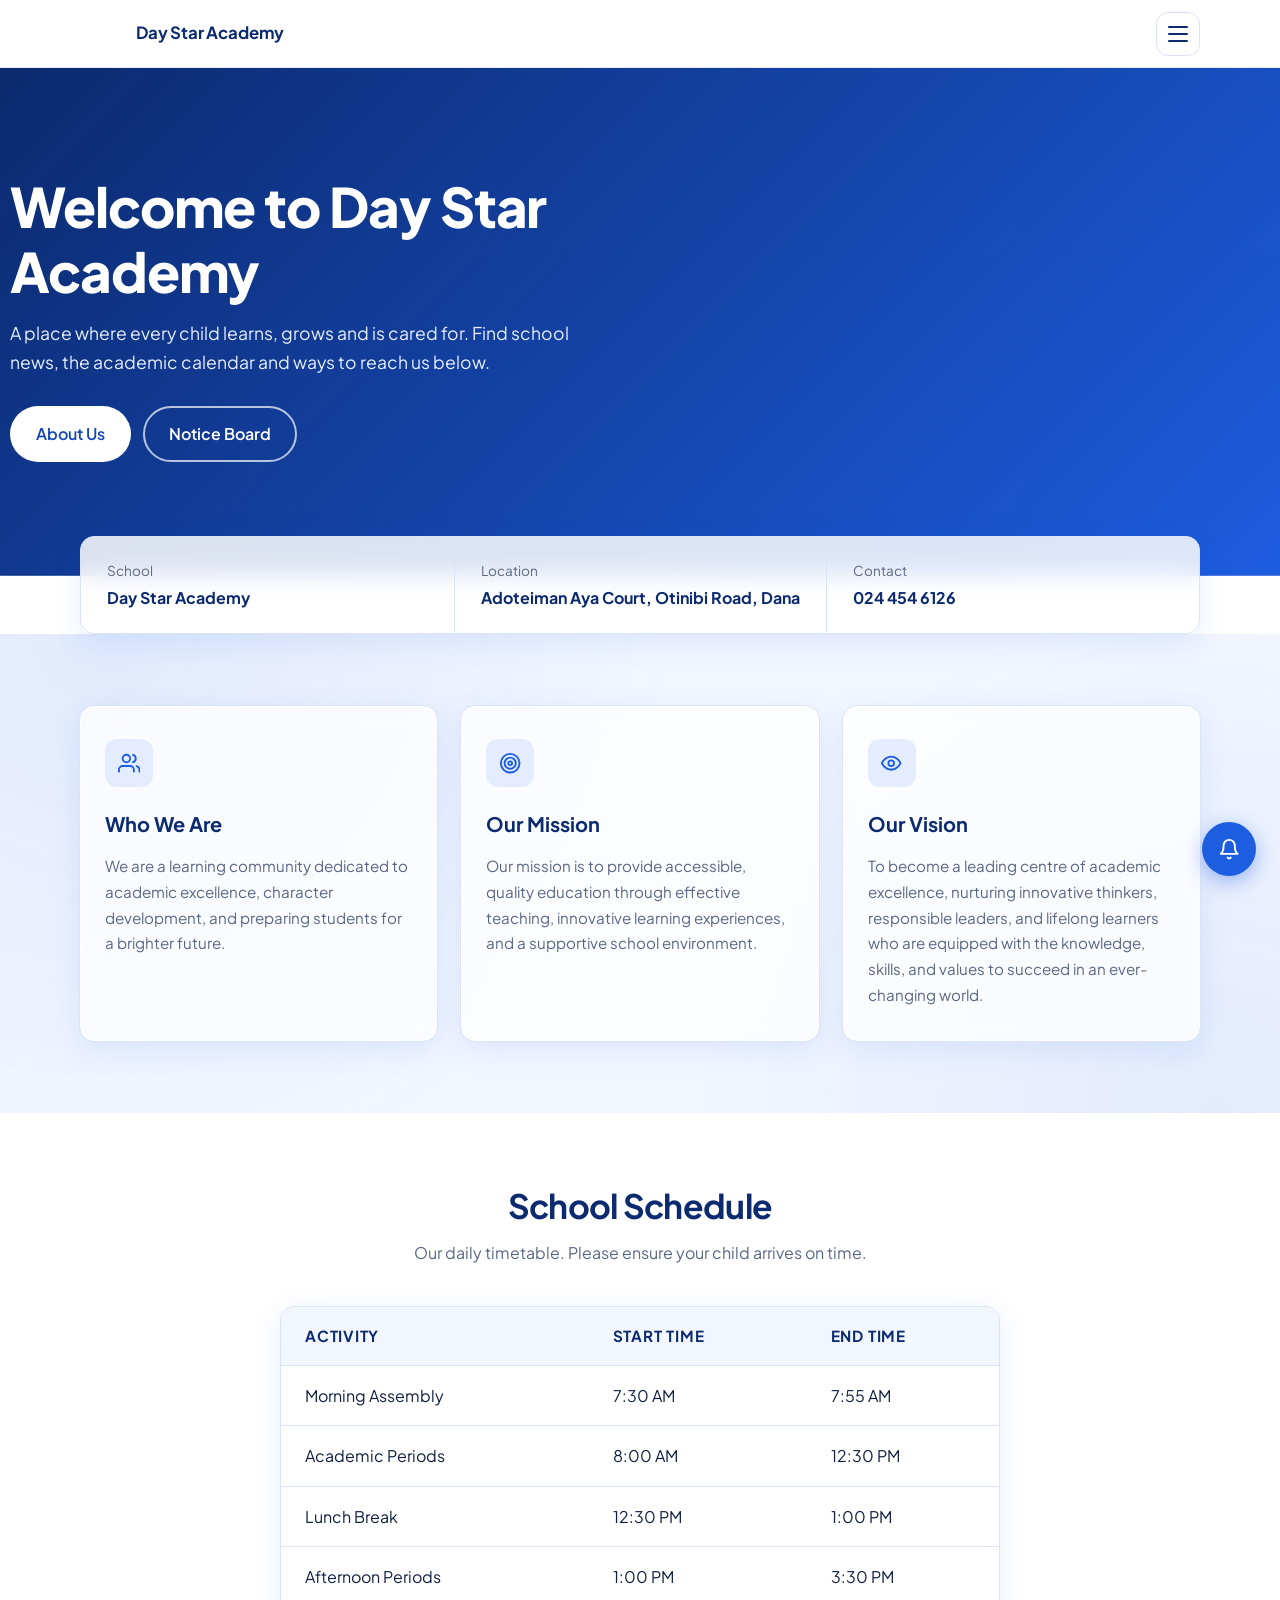
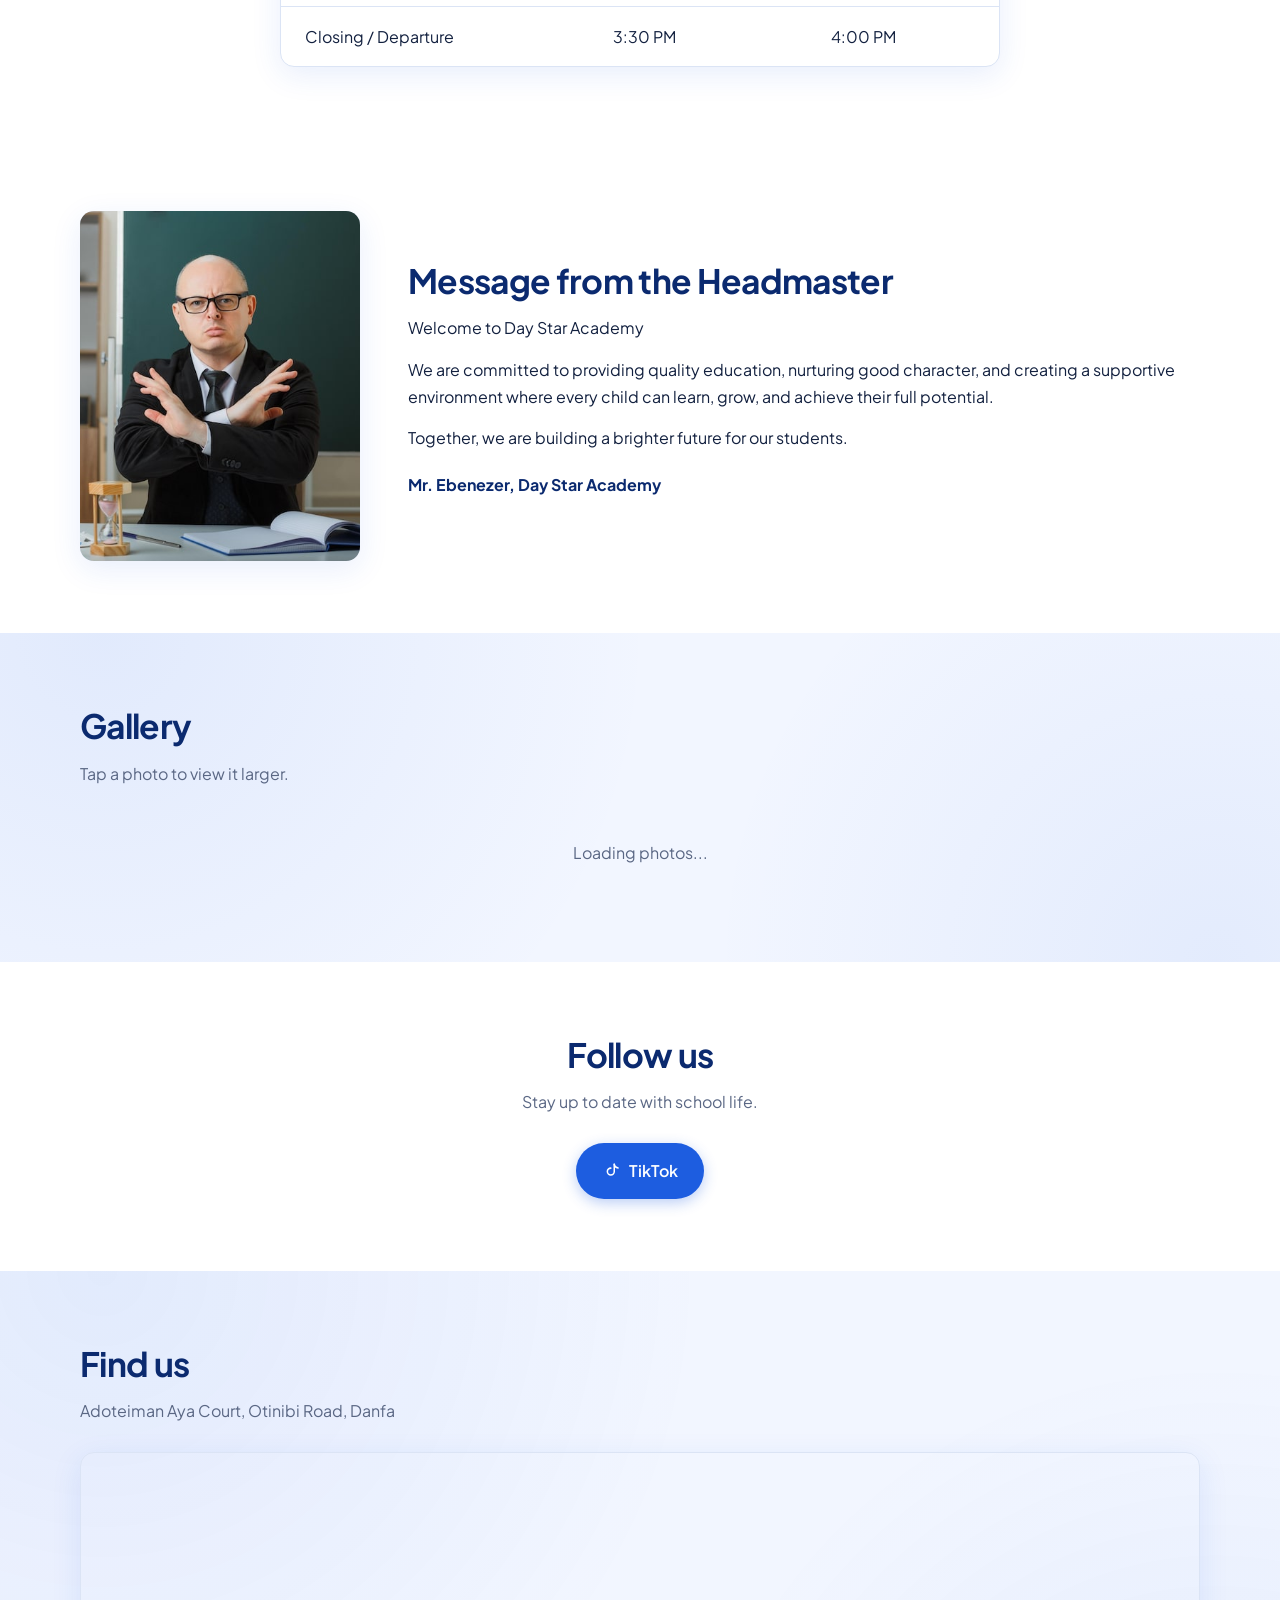
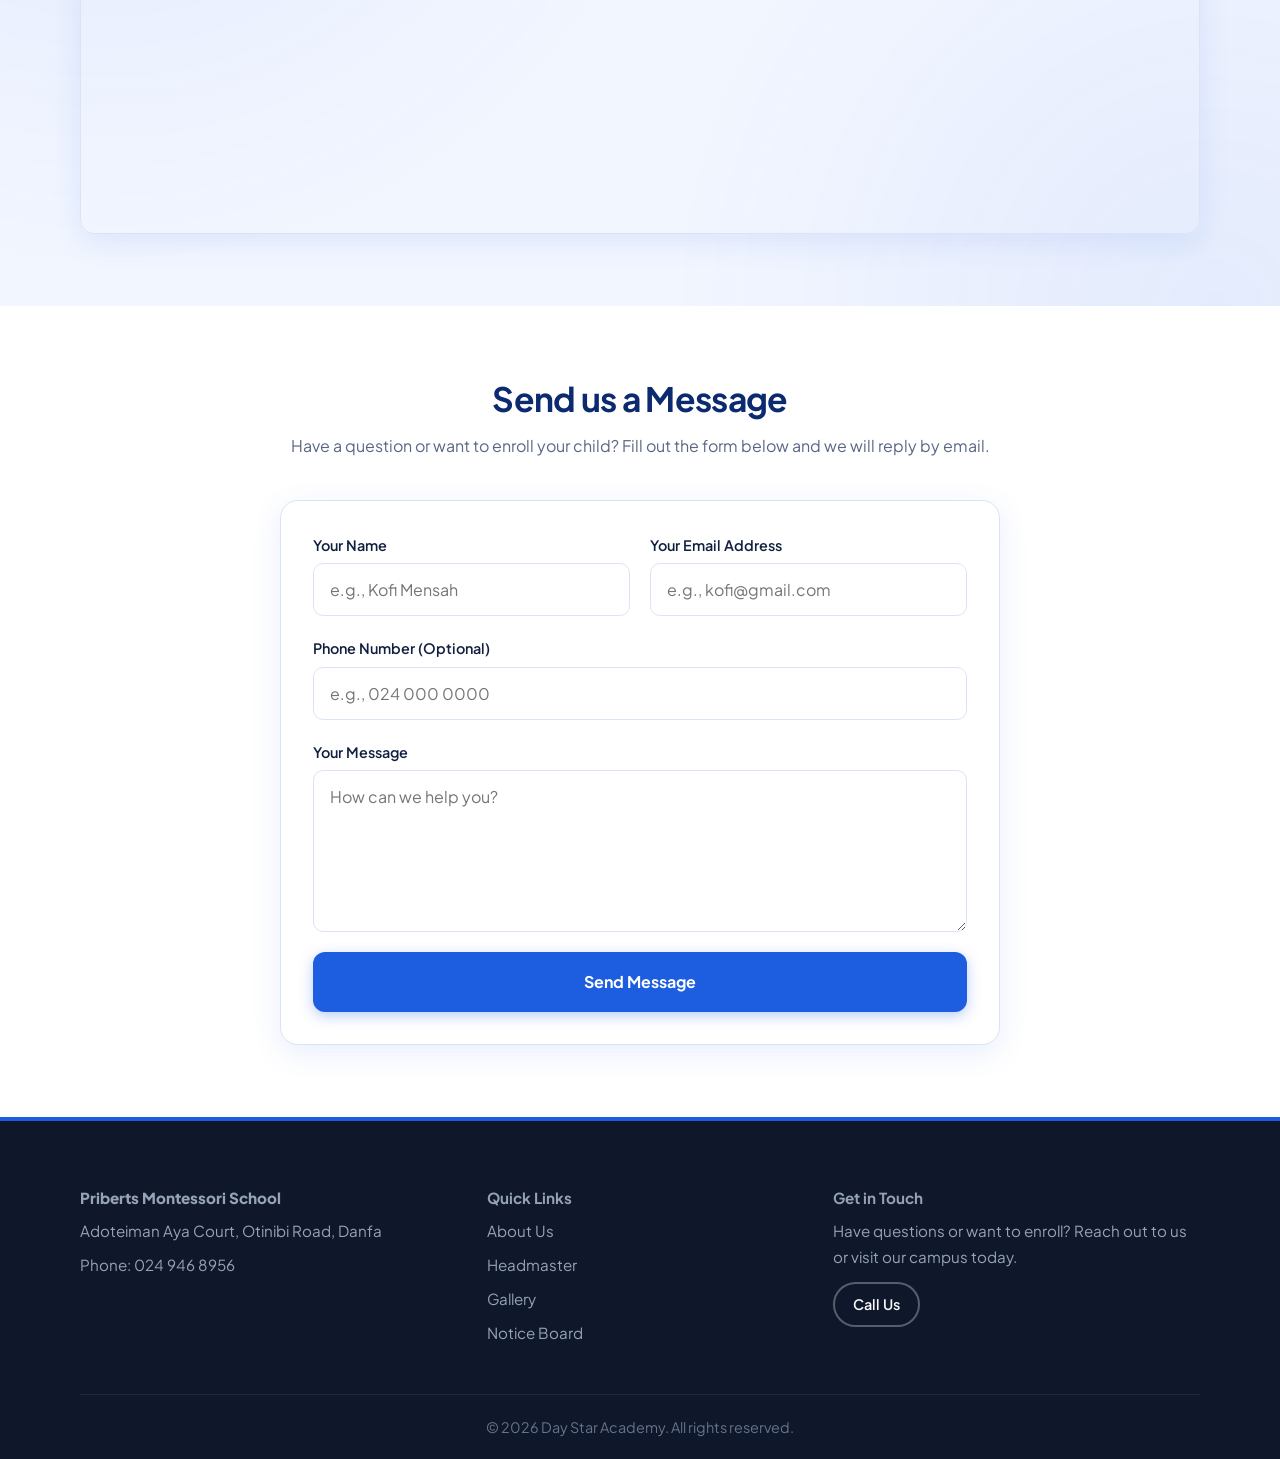
==== commit 4ec38c2a: "Update index.html" ====
--- a/index.html
+++ b/index.html
@@ -167,11 +167,10 @@
         </div>
         <div class="headmistress-text">
           <h2>Message from the Headmaster</h2>
-          <p>Welcome to Priberts Montessori School</p>
+          <p>Welcome to Day Star Academy</p>
           <p>We are committed to providing quality education, nurturing good character, and creating a supportive environment where every child can learn, grow, and achieve their full potential.</p>
           <p>Together, we are building a brighter future for our students.</p>
-          <p class="signature"><strong>Headmaster's Full Name</strong></p>
-          <p>Mr. Ebenezer, Day Star Academy</p>
+          <p class="signature"><strong>Mr. Ebenezer, Day Star Academy</strong></p>
         </div>
       </div>
     </section>
